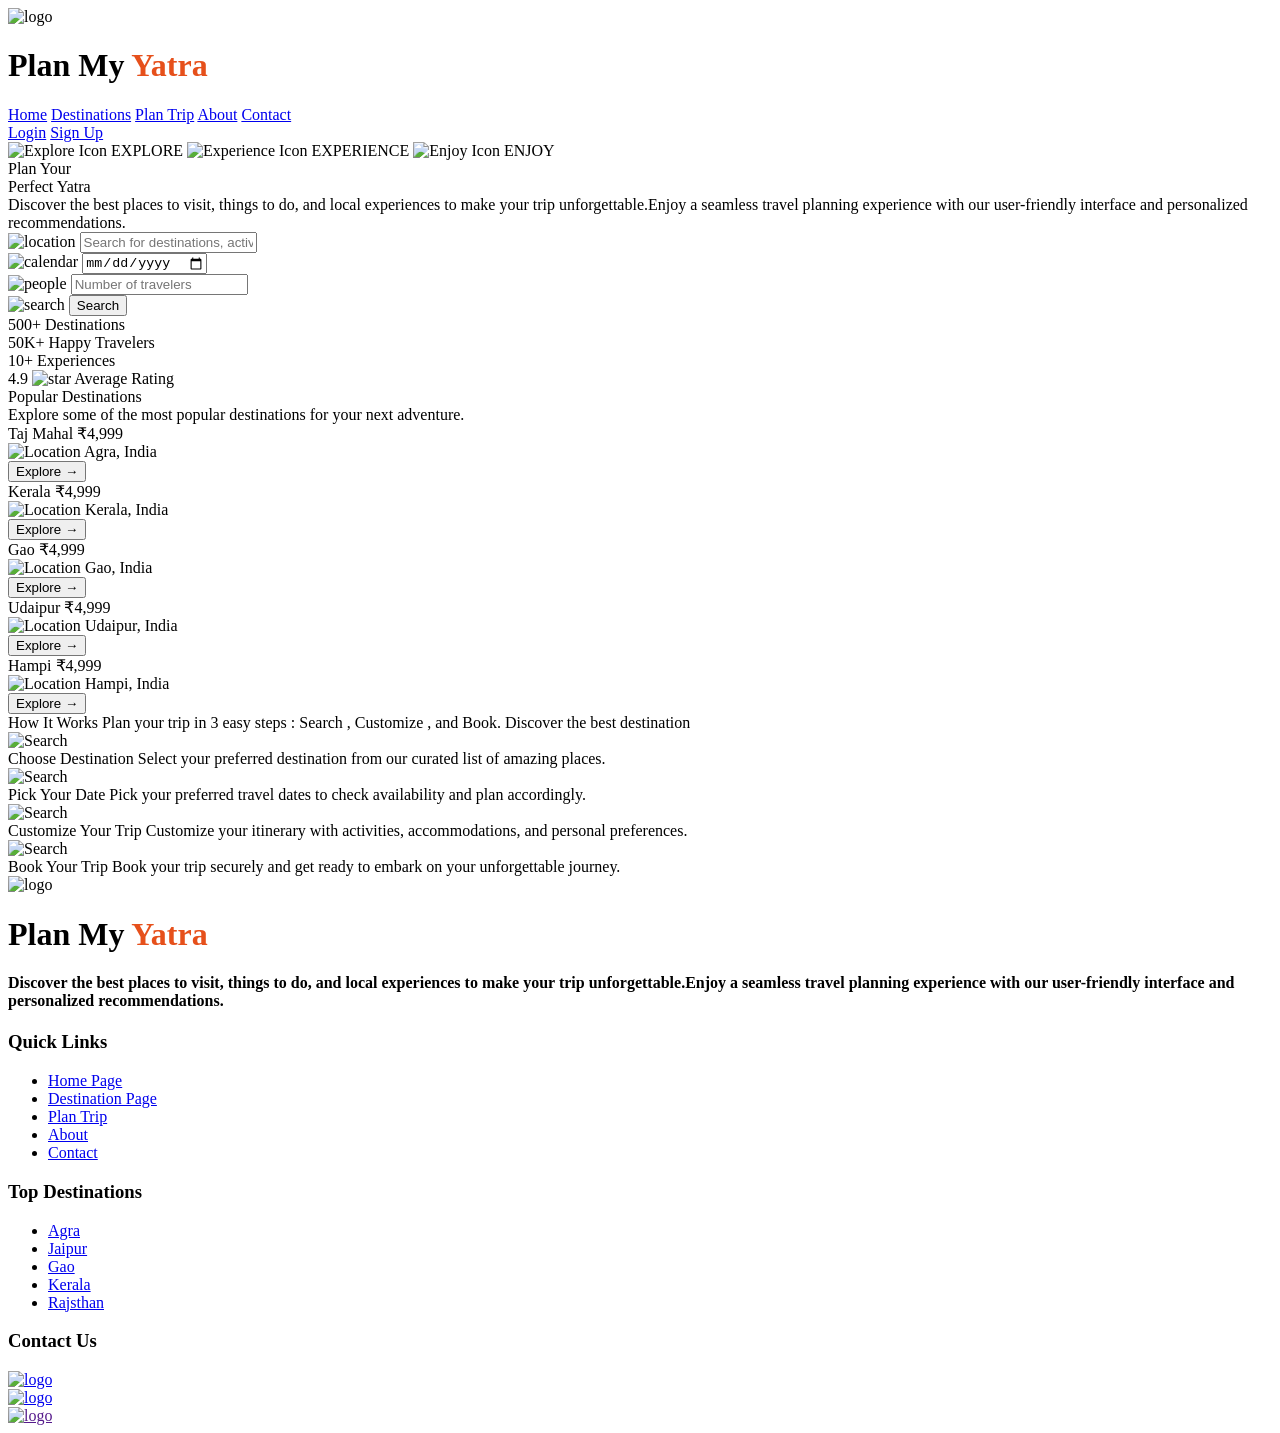
==== index.html @ 55f3f682 "add home page" ====
<!doctype html>
<html>
  <head>
    <title>Home</title>
    <link rel="stylesheet" href="./css/style.css" />
    <link rel="stylesheet" href="./css/home.css" />
    <link rel="stylesheet" href="./css/navbar.css" />
    <link rel="stylesheet" href="./css/footer.css">
  </head>

  <body>
    <div class="main-hero-section">
      <!-- Navbar -->
      <div class="main-container">
        <div class="img-container">
          <img
            src="./../images/plan_my_yatra_logo.svg"
            alt="logo"
            class="main-logo-img"
          />
          <h1 class="website-name">
            Plan My <span style="color: #e6501b">Yatra</span>
          </h1>
        </div>

        <div class="nav-menu">
          <a href="./index.html" class="menu">Home</a>
          <a href="./pages/destination.html" class="menu">Destinations</a>
          <a href="./pages/plan_trip.html" class="menu">Plan Trip</a>
          <a href="./pages/about.html" class="menu">About</a>
          <a href="./pages/contact.html" class="menu">Contact</a>
        </div>

        <div class="nav-menu">
          <a href="./pages/login.html" class="menu">Login</a>
          <a href="./pages/signup.html" class="menu">Sign Up</a>
        </div>
      </div>

      <!-- Main Content -->
      <div class="main-content">
        <div class="highlighted-main-content">
          <span class="highlighted-text"
            ><img src="./images/explore.svg" height="20px" alt="Explore Icon" />
            EXPLORE</span
          >
          <span class="highlighted-text"
            ><img
              src="./images/exprience.svg"
              height="25px"
              alt="Experience Icon"
            />
            EXPERIENCE</span
          >
          <span class="highlighted-text"
            ><img src="./images/enjoy.svg" height="20px" alt="Enjoy Icon" />
            ENJOY</span
          >
        </div>

        <div class="sub-content">
          <span class="heading-1">Plan Your</span>
          <br />
          Perfect Yatra
        </div>

        <div class="main-info">
          Discover the best places to visit, things to do, and local experiences
          to make your trip unforgettable.Enjoy a seamless travel planning
          experience with our user-friendly interface and personalized
          recommendations.
        </div>

        <div class="destination-container">
          <div class="destination-container-items">
            <img src="./images/location.svg" height="20px" alt="location" />
            <input
              class="destination-input"
              type="text"
              placeholder="Search for destinations, activities, or experiences"
            />
          </div>

          <div class="destination-container-items">
            <img src="./images/date.svg" height="20px" alt="calendar" />
            <input class="destination-input" type="date" />
          </div>

          <div class="destination-container-items">
            <img src="./images/people.svg" height="20px" alt="people" />
            <input
              class="destination-input"
              type="number"
              placeholder="Number of travelers"
            />
          </div>

          <div class="destination-container-items">
            <img src="./images/search.svg" height="20px" alt="search" />
            <button class="btn-search">Search</button>
          </div>
        </div>

        <div class="recommendations">
          <div class="recommendations-items">
            <span class="recommendations-count">500+</span>
            <span>Destinations</span>
          </div>

          <div class="recommendations-items">
            <span class="recommendations-count">50K+</span>
            <span>Happy Travelers</span>
          </div>

          <div class="recommendations-items">
            <span class="recommendations-count">10+</span>
            <span>Experiences</span>
          </div>

          <div class="recommendations-items">
            <span class="recommendations-count">
              4.9 <img src="./images/rating.svg" height="20px" alt="star" />
            </span>
            <span>Average Rating</span>
          </div>
        </div>
      </div>

      <!-- Destinations Section -->

      <div class="destinations-section">
        <span class="destinations-section-heading">Popular Destinations</span>
        <br />
        <span
          >Explore some of the most popular destinations for your next
          adventure.</span
        >

        <div class="destinations-section-container">
          <div class="destinations-section-items-1">
            <div class="card-info">
              <div class="card-top-info">
                <span class="card-name">Taj Mahal</span>
                <span class="card-prize">₹4,999</span>
              </div>
              <div class="card-bottom-info">
                <img src="./images/location.svg" alt="Location" height="20px" />
                <span>Agra, India</span>
              </div>
              <button class="btn-book">Explore →</button>
            </div>
          </div>

          <div class="destinations-section-items-2">
            <div class="destinations-section-items-2-sub-1">
              <div class="card-info">
                <div class="card-top-info">
                  <span class="card-name">Kerala</span>
                  <span class="card-prize">₹4,999</span>
                </div>
                <div class="card-bottom-info">
                  <img
                    src="./images/location.svg"
                    alt="Location"
                    height="20px"
                  />
                  <span>Kerala, India</span>
                </div>
                <button class="btn-book">Explore →</button>
              </div>
            </div>

            <div class="destinations-section-items-2-sub-2">
              <div class="card-info">
                <div class="card-top-info">
                  <span class="card-name">Gao</span>
                  <span class="card-prize">₹4,999</span>
                </div>
                <div class="card-bottom-info">
                  <img
                    src="./images/location.svg"
                    alt="Location"
                    height="20px"
                  />
                  <span>Gao, India</span>
                </div>
                <button class="btn-book">Explore →</button>
              </div>
            </div>
          </div>

          <div class="destination-container-items-3">
            <div class="destinations-section-items-3-sub-1">
              <div class="card-info">
                <div class="card-top-info">
                  <span class="card-name">Udaipur</span>
                  <span class="card-prize">₹4,999</span>
                </div>
                <div class="card-bottom-info">
                  <img
                    src="./images/location.svg"
                    alt="Location"
                    height="20px"
                  />
                  <span>Udaipur, India</span>
                </div>
                <button class="btn-book">Explore →</button>
              </div>
            </div>
            <div class="destinations-section-items-3-sub-2">
              <div class="card-info">
                <div class="card-top-info">
                  <span class="card-name">Hampi</span>
                  <span class="card-prize">₹4,999</span>
                </div>
                <div class="card-bottom-info">
                  <img
                    src="./images/location.svg"
                    alt="Location"
                    height="20px"
                  />
                  <span>Hampi, India</span>
                </div>
                <button class="btn-book">Explore →</button>
              </div>
            </div>
          </div>
        </div>
      </div>

      <!-- how its work section -->
      <div class="work-section-container">
        <span class="work-section-heading">How It Works</span>
        <span class="work-section-description"
          >Plan your trip in 3 easy steps : Search , Customize , and Book.
          Discover the best destination</span
        >

        <div class="work-section-card-container">
          <div class="work-section-card-container-item">
            <div class="work-section-card">
              <img
                src="./images/search.svg"
                alt="Search"
                height="40px"
                class="work-section-img"
              />
            </div>
            <span class="work-card-heading">Choose Destination</span>
            <span
              >Select your preferred destination from our curated list of
              amazing places.</span
            >
          </div>

          <div class="work-section-card-container-item">
            <div class="work-section-card">
              <img
                src="./images/date.svg"
                alt="Search"
                height="40px"
                class="work-section-img"
              />
            </div>
            <span class="work-card-heading">Pick Your Date</span>
            <span
              >Pick your preferred travel dates to check availability and plan
              accordingly.</span
            >
          </div>

          <div class="work-section-card-container-item">
            <div class="work-section-card">
              <img
                src="./images/people.svg"
                alt="Search"
                height="40px"
                class="work-section-img"
              />
            </div>
            <span class="work-card-heading">Customize Your Trip</span>
            <span
              >Customize your itinerary with activities, accommodations, and
              personal preferences.</span
            >
          </div>

          <div class="work-section-card-container-item">
            <div class="work-section-card">
              <img
                src="./images/book-trip.svg"
                alt="Search"
                height="40px"
                class="work-section-img"
              />
            </div>
            <span class="work-card-heading">Book Your Trip</span>
            <span
              >Book your trip securely and get ready to embark on your
              unforgettable journey.</span>
          </div>
        </div>
      </div>

      <!-- footer -->

      <!-- main logo n heading -->
       <div class="footer-main-container">
          <div class="footer-menu-container">

        <div class="footer-child-item-1">
              <div class="img-container">
               <img
               src="./images/plan_my_yatra_logo.svg"
                alt="logo"
               class="main-logo-img" />
          <h1 class="website-name">
            Plan My <span style="color: #e6501b">Yatra</span> </h1>
        </div>
        <h4>Discover the best places to visit, things to do, and local experiences
          to make your trip unforgettable.Enjoy a seamless travel planning
          experience with our user-friendly interface and personalized
          recommendations.</h4>
          </div>

          <!-- quick links -->
          <div class="footer-child-item">
            <h3>Quick Links</h3>
            <ul>
              <li><a class="footer-links" href="./index.html">Home Page</a></li>
              <li><a class="footer-links" href="./pages/destination.html">Destination Page</a></li>
              <li><a class="footer-links" href="./pages/plan_trip.html">Plan Trip</a></li>
              <li><a class="footer-links" href="./pages/about.html">About</a></li>
              <li><a class="footer-links" href="./pages/contact.html">Contact</a></li>

            </ul>
          </div>

          <div class="footer-child-item">
            <h3>Top Destinations</h3>
              <ul>
              <li><a class="footer-links" href="#">Agra</a></li>
              <li><a class="footer-links" href="#">Jaipur</a></li>
              <li><a class="footer-links" href="#">Gao</a></li>
              <li><a class="footer-links" href="#">Kerala</a></li>
              <li><a class="footer-links" href="#">Rajsthan</a></li>
              </ul>
          </div>

          <div class="footer-child-item">
            <h3>Contact Us</h3>
           <div class="email-box">
            <a class="footer-links" href="mailto:pratikshashinde2622@gmail.com">
           <img src="./images/gmail-logo.png" alt="logo" width="35px">
    </a>
</div>
           <div class="email-box">
            <a class="footer-links" href="tel:+919595527262">
           <img src="./images/call-logo.png" alt="logo" width="35px">
    </a>
</div>
                    <div class="email-box">
            <a class="footer-links" href="">
           <img src="./images/location.svg" alt="logo" width="35px">
    </a>
</div>
           

          </div>

       </div>
  
  </body>
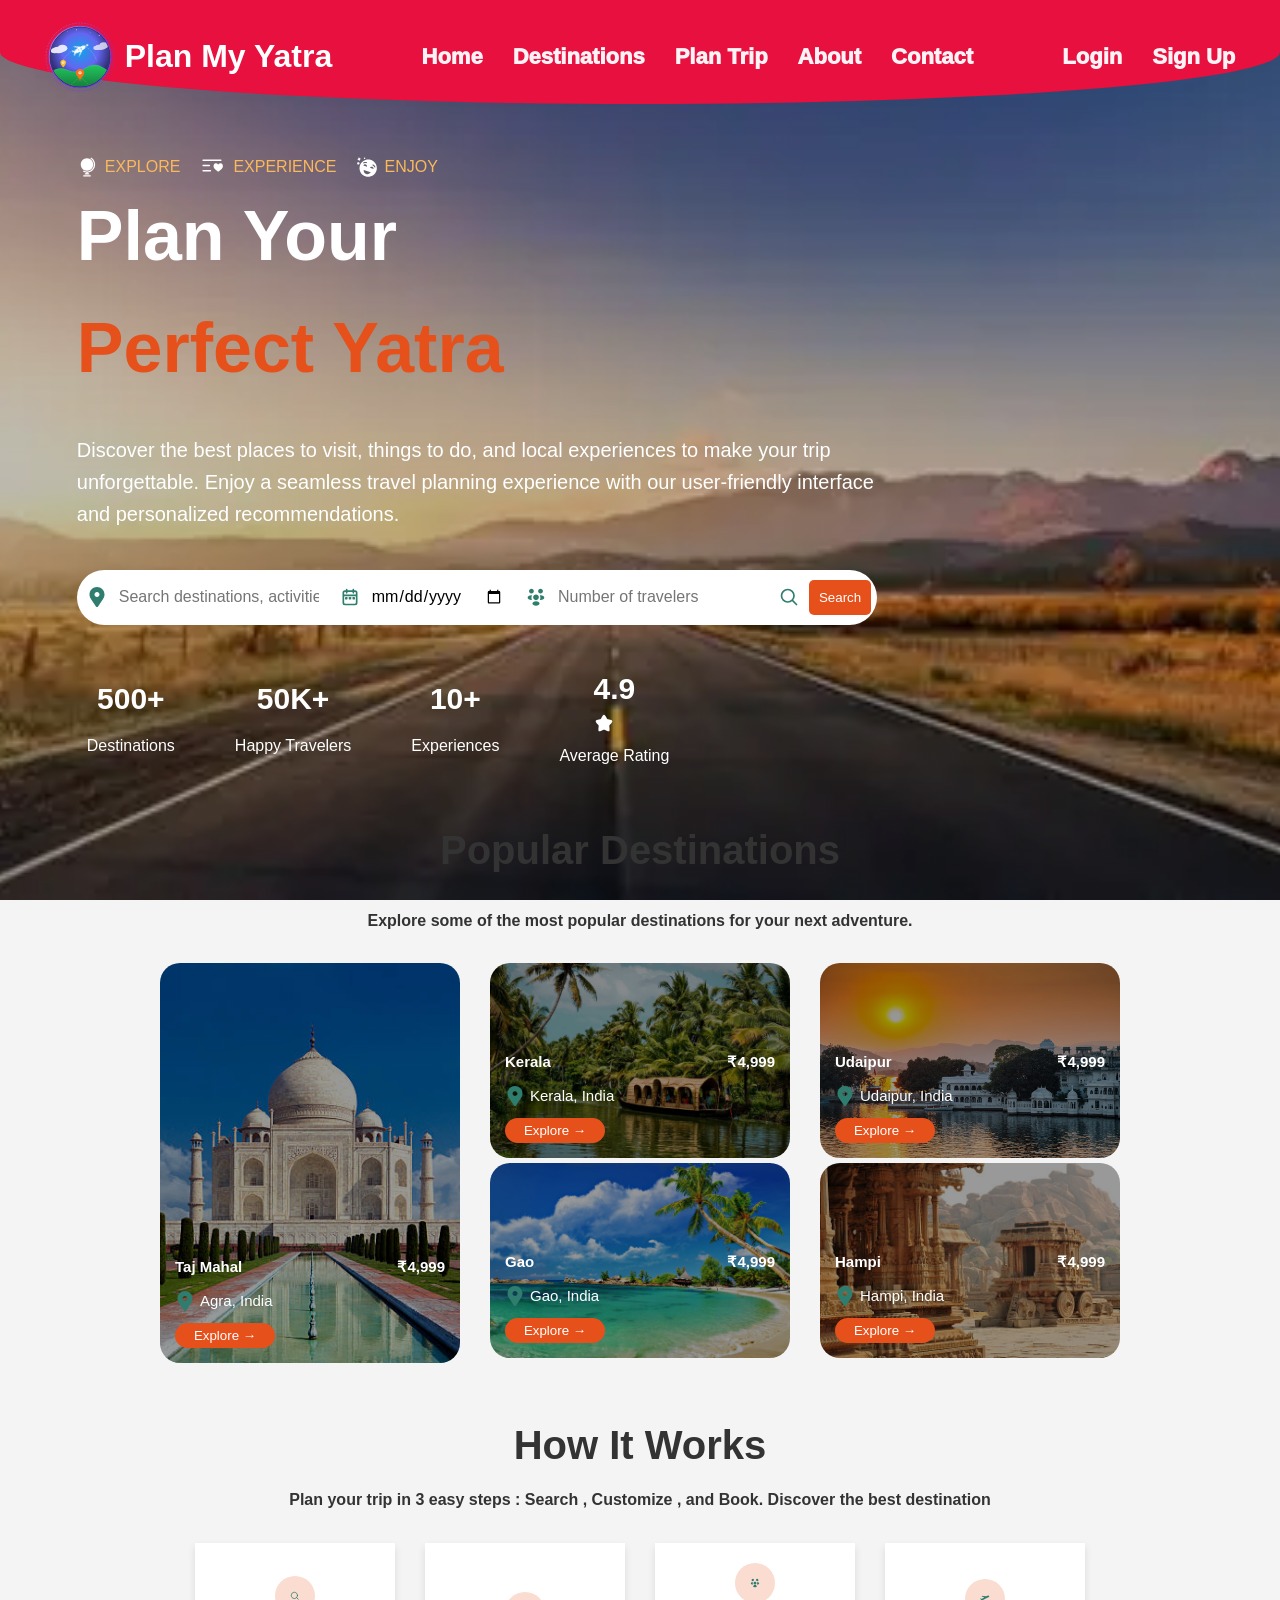
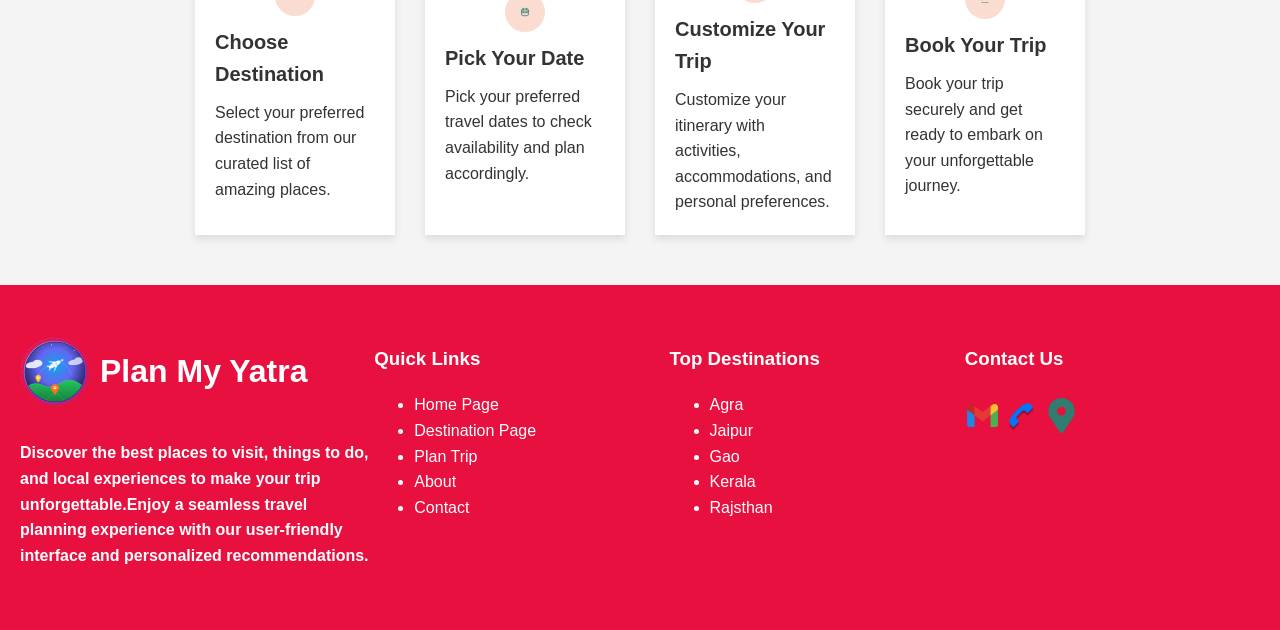
==== commit 76f1ce32: "add css" ====
--- a/index.html
+++ b/index.html
@@ -14,12 +14,12 @@
       <div class="main-container">
         <div class="img-container">
           <img
-            src="./../images/plan_my_yatra_logo.svg"
+            src="./images/plan_my_yatra_logo.svg"
             alt="logo"
             class="main-logo-img"
           />
           <h1 class="website-name">
-            Plan My <span style="color: #e6501b">Yatra</span>
+            Plan My <span style="color: #2f7d6e">Yatra</span>
           </h1>
         </div>
 
@@ -39,89 +39,95 @@
 
       <!-- Main Content -->
       <div class="main-content">
-        <div class="highlighted-main-content">
-          <span class="highlighted-text"
-            ><img src="./images/explore.svg" height="20px" alt="Explore Icon" />
-            EXPLORE</span
-          >
-          <span class="highlighted-text"
-            ><img
-              src="./images/exprience.svg"
-              height="25px"
-              alt="Experience Icon"
-            />
-            EXPERIENCE</span
-          >
-          <span class="highlighted-text"
-            ><img src="./images/enjoy.svg" height="20px" alt="Enjoy Icon" />
-            ENJOY</span
-          >
-        </div>
-
-        <div class="sub-content">
-          <span class="heading-1">Plan Your</span>
-          <br />
-          Perfect Yatra
-        </div>
-
-        <div class="main-info">
-          Discover the best places to visit, things to do, and local experiences
-          to make your trip unforgettable.Enjoy a seamless travel planning
-          experience with our user-friendly interface and personalized
-          recommendations.
-        </div>
-
-        <div class="destination-container">
-          <div class="destination-container-items">
-            <img src="./images/location.svg" height="20px" alt="location" />
-            <input
-              class="destination-input"
-              type="text"
-              placeholder="Search for destinations, activities, or experiences"
-            />
-          </div>
-
-          <div class="destination-container-items">
-            <img src="./images/date.svg" height="20px" alt="calendar" />
-            <input class="destination-input" type="date" />
-          </div>
-
-          <div class="destination-container-items">
-            <img src="./images/people.svg" height="20px" alt="people" />
-            <input
-              class="destination-input"
-              type="number"
-              placeholder="Number of travelers"
-            />
-          </div>
-
-          <div class="destination-container-items">
-            <img src="./images/search.svg" height="20px" alt="search" />
-            <button class="btn-search">Search</button>
-          </div>
-        </div>
-
-        <div class="recommendations">
-          <div class="recommendations-items">
-            <span class="recommendations-count">500+</span>
-            <span>Destinations</span>
-          </div>
-
-          <div class="recommendations-items">
-            <span class="recommendations-count">50K+</span>
-            <span>Happy Travelers</span>
-          </div>
-
-          <div class="recommendations-items">
-            <span class="recommendations-count">10+</span>
-            <span>Experiences</span>
-          </div>
-
-          <div class="recommendations-items">
-            <span class="recommendations-count">
-              4.9 <img src="./images/rating.svg" height="20px" alt="star" />
-            </span>
-            <span>Average Rating</span>
+        <div class="hero-text">
+          <div class="highlighted-main-content">
+            <span class="highlighted-text"
+              ><img src="./images/explore.svg" height="20px" alt="Explore Icon" />
+              EXPLORE</span
+            >
+            <span class="highlighted-text"
+              ><img
+                src="./images/exprience.svg"
+                height="25px"
+                alt="Experience Icon"
+              />
+              EXPERIENCE</span
+            >
+            <span class="highlighted-text"
+              ><img src="./images/enjoy.svg" height="20px" alt="Enjoy Icon" />
+              ENJOY</span
+            >
+          </div>
+
+          <div class="sub-content">
+            <span class="heading-1">Plan Your</span>
+            <br />
+            Perfect Yatra
+          </div>
+
+          <div class="main-info">
+            Discover the best places to visit, things to do, and local experiences
+            to make your trip unforgettable. Enjoy a seamless travel planning
+            experience with our user-friendly interface and personalized
+            recommendations.
+          </div>
+        </div>
+
+        <div class="hero-right">
+          <div class="hero-card">
+            <div class="destination-container">
+              <div class="destination-container-items">
+                <img src="./images/location.svg" height="20px" alt="location" />
+                <input
+                  class="destination-input"
+                  type="text"
+                  placeholder="Search destinations, activities, experiences"
+                />
+              </div>
+
+              <div class="destination-container-items">
+                <img src="./images/date.svg" height="20px" alt="calendar" />
+                <input class="destination-input" type="date" />
+              </div>
+
+              <div class="destination-container-items">
+                <img src="./images/people.svg" height="20px" alt="people" />
+                <input
+                  class="destination-input"
+                  type="number"
+                  placeholder="Number of travelers"
+                />
+              </div>
+
+              <div class="destination-container-items">
+                <img src="./images/search.svg" height="20px" alt="search" />
+                <button class="btn-search">Search</button>
+              </div>
+            </div>
+
+            <div class="recommendations">
+              <div class="recommendations-items">
+                <span class="recommendations-count">500+</span>
+                <span>Destinations</span>
+              </div>
+
+              <div class="recommendations-items">
+                <span class="recommendations-count">50K+</span>
+                <span>Happy Travelers</span>
+              </div>
+
+              <div class="recommendations-items">
+                <span class="recommendations-count">10+</span>
+                <span>Experiences</span>
+              </div>
+
+              <div class="recommendations-items">
+                <span class="recommendations-count">
+                  4.9 <img src="./images/rating.svg" height="20px" alt="star" />
+                </span>
+                <span>Average Rating</span>
+              </div>
+            </div>
           </div>
         </div>
       </div>
@@ -315,7 +321,7 @@
                 alt="logo"
                class="main-logo-img" />
           <h1 class="website-name">
-            Plan My <span style="color: #e6501b">Yatra</span> </h1>
+            Plan My <span style="color: #2f7d6e">Yatra</span> </h1>
         </div>
         <h4>Discover the best places to visit, things to do, and local experiences
           to make your trip unforgettable.Enjoy a seamless travel planning
@@ -360,8 +366,8 @@
     </a>
 </div>
                     <div class="email-box">
-            <a class="footer-links" href="">
-           <img src="./images/location.svg" alt="logo" width="35px">
+            <a class="footer-links" href="https://www.google.com/maps/search/?api=1&query=Ahilyanagar+Maharashtra" target="_blank" rel="noopener noreferrer">
+           <img src="./images/location.svg" alt="Location" width="35px">
     </a>
 </div>
            
@@ -369,5 +375,6 @@
           </div>
 
        </div>
-  
-  </body>+   </div>
+  </body>
+</html>
--- a/css/style.css
+++ b/css/style.css
@@ -0,0 +1,38 @@
+body {
+    --bg: #f4f4f4;
+    --text: #333;
+    --brand: #e7103e;
+    --brand-dark: #bed60b;
+    --surface: #ffffff;
+    --surface-soft: #f7f8fb;
+    --border: #ddd;
+    --muted: #667085;
+}
+* {
+    box-sizing: border-box;
+}
+
+body {
+    margin: 0;
+    font-family: 'Trebuchet MS', Arial, sans-serif;
+    line-height: 1.6;
+    background: var(--bg);
+    color: var(--text);
+}
+
+a {
+    color: inherit;
+    text-decoration: none;
+}
+
+img {
+    max-width: 100%;
+    display: block;
+}
+
+button,
+input,
+select,
+textarea {
+    font-family: inherit;
+}
--- a/css/home.css
+++ b/css/home.css
@@ -0,0 +1,303 @@
+.main-hero-section {
+    background-image: linear-gradient(rgba(0, 0, 0, 0.2), rgba(0, 0, 0, 0.3)), url(./../images/home-bg-img.webp);
+    background-size: cover;
+    background-position: center;
+    height: 100vh;
+}
+
+.main-content {
+    margin-left: 6%;
+    margin-top: 50px;
+    margin-bottom: auto;
+}
+
+.highlighted-main-content {
+    color: #FAB95B;
+    display: flex;
+    flex-direction: row;
+   margin-top: 5px;
+}
+
+.highlighted-text {
+    padding-right: 20px;
+    display: flex;
+    flex-direction: row;
+    align-items: center;
+    gap: 8px;
+}
+
+
+.sub-content {
+    font-size: 70px;
+    color: #E6501B;
+    font-family: 'Trebuchet MS', 'Lucida Sans Unicode', 'Lucida Grande', 'Lucida Sans', Arial, sans-serif;
+    font-weight: 900;
+    margin-bottom: 30px;
+}
+
+.heading-1 {
+    color: white;
+}
+
+.main-info {
+    color: white;
+    font-size: 20px;
+    width: 800px;
+    font-family: 'Trebuchet MS', 'Lucida Sans Unicode', 'Lucida Grande', 'Lucida Sans', Arial, sans-serif;
+}
+
+.destination-container {
+    display: flex;
+    flex-direction: row;
+    justify-content: space-evenly;
+    gap: 30px;
+    margin-top: 40px;
+    width: 800px;
+    background-color: white;
+    padding: 10px;
+    border-radius: 30px;
+}
+
+.destination-container-items {
+    display: flex;
+    flex-direction: row;
+    align-items: center;
+    gap: 10px;
+}
+
+.destination-input {
+    border: none;
+    outline: none;
+    font-size: 16px;
+}
+
+.btn-search {
+    background-color: #E6501B;
+    color: white;
+    border: none;
+    padding: 10px 10px;
+    border-radius: 5px;
+    cursor: pointer;
+}
+
+.recommendations {
+    margin-top: 30px;
+    color: white;
+    display: flex;
+    flex-direction: row;
+    align-items: center;
+    gap: 50px;
+}
+
+.recommendations-items {
+    display: flex;
+    flex-direction: column;
+    align-items: center;
+    gap: 10px;
+    margin-top: 10px;
+    margin-left: 10px;
+}
+
+.recommendations-count {
+    font-size: 30px;
+    font-weight: 700;
+    font-family: 'Trebuchet MS', 'Lucida Sans Unicode', 'Lucida Grande', 'Lucida Sans', Arial, sans-serif;
+}
+
+.destinations-section {
+    display: flex;
+    flex-direction: column;
+    align-items: center;
+    margin-top: 50px;
+    font-weight: 700;
+    font-family: 'Trebuchet MS', 'Lucida Sans Unicode', 'Lucida Grande', 'Lucida Sans', Arial, sans-serif;
+}
+
+.destinations-section-heading {
+    font-size: 40px;
+}
+
+.destinations-section-container {
+    display: flex;
+    flex-direction: row;
+    gap: 30px;
+    margin-top: 30px;
+}
+
+.destinations-section-items-1 {
+    background-image: linear-gradient(rgba(0, 0, 0, 0.4), rgba(0, 0, 0, 0.4)), url(./../images/tajmahal-bg-img.jpg);
+    background-size: cover;
+    background-position: center;
+    width: 300px;
+    height: 400px;
+    border-radius: 20px;
+    display: flex;
+    flex-direction: column;
+    justify-content: flex-end;
+}
+
+.card-info {
+    /* width: 100%; */
+    padding: 15px;
+    display: flex;
+    flex-direction: column;
+    gap: 10px;
+}
+
+.card-top-info {
+    display: flex;
+    flex-direction: row;
+    gap: 10px;
+    justify-content: space-between;
+}
+
+.card-name {
+    color: white;
+    font-size: 15px;
+    font-weight: 700;
+}
+
+.card-prize {
+    color: white;
+    font-size: 15px;
+    font-weight: 700;
+    /* padding-right: 30px; */
+}
+
+.card-bottom-info {
+    color: white;
+    font-size: 15px;
+    display: flex;
+    align-items: center;
+    gap: 5px;
+    font-weight: 400;
+}
+
+.btn-book {
+    background-color: #E6501B;
+    color: white;
+    border: none;
+    cursor: pointer;
+    padding: 5px 15px;
+    width: 100px;
+    border-radius: 20px;
+}
+
+.destinations-section-items-2 {
+    display: flex;
+    flex-direction: column;
+    gap: 5px;
+
+}
+
+.destinations-section-items-2-sub-1 {
+    background-image: linear-gradient(rgba(0, 0, 0, 0.4), rgba(0, 0, 0, 0.4)), url(./../images/kerala.avif);
+    background-size: cover;
+    background-position: center;
+    width: 300px;
+    height: 195px;
+    border-radius: 20px;
+    display: flex;
+    flex-direction: column;
+    justify-content: flex-end;
+}
+
+.destinations-section-items-2-sub-2 {
+    background-image: linear-gradient(rgba(0, 0, 0, 0.4), rgba(0, 0, 0, 0.4)), url(./../images/goa.jpg);
+    background-size: cover;
+    background-position: center;
+    width: 300px;
+    height: 195px;
+    border-radius: 20px;
+    display: flex;
+    flex-direction: column;
+    justify-content: flex-end;
+}
+
+.destination-container-items-3 {
+    display: flex;
+    flex-direction: column;
+    gap: 5px;
+}
+
+.destinations-section-items-3-sub-1 {
+    background-image: linear-gradient(rgba(0, 0, 0, 0.4), rgba(0, 0, 0, 0.4)), url(./../images/udaipur.jpg);
+    background-size: cover;
+    background-position: center;
+    width: 300px;
+    height: 195px;
+    border-radius: 20px;
+    display: flex;
+    flex-direction: column;
+    justify-content: flex-end;
+}
+
+.destinations-section-items-3-sub-2 {
+    background-image: linear-gradient(rgba(0, 0, 0, 0.4), rgba(0, 0, 0, 0.4)), url(./../images/hampi.jpg);
+    background-size: cover;
+    background-position: center;
+    width: 300px;
+    height: 195px;
+    border-radius: 20px;
+    display: flex;
+    flex-direction: column;
+    justify-content: flex-end;
+}
+
+.work-section-container{
+    display: flex;
+    flex-direction: column;
+    align-items: center;
+    margin-top: 50px;
+    
+    font-family: 'Trebuchet MS', 'Lucida Sans Unicode', 'Lucida Grande', 'Lucida Sans', Arial, sans-serif;
+}
+.work-section-heading{
+    font-size: 40px;
+    font-weight: 700;
+}
+.work-section-description{
+    margin-top: 10px;
+    font-weight: 700;
+}
+
+.work-section-card-container{
+    display: flex;
+    flex-direction: row;
+    justify-content: space-evenly;
+    gap: 30px;
+    margin-top: 30px;
+    margin-left: 100px;
+    margin-right: 100px;
+}
+.work-card-heading{
+    font-size: 20px;
+    font-weight: 700;
+}
+.work-section-card-container-item{
+    display: flex;
+    flex-direction: column;
+    justify-content: center;
+    gap: 10px;
+    background-color: white;
+    padding: 20px;
+    /* height: 200px; */
+    width: 200px;
+    box-shadow: 0px 4px 8px rgba(0, 0, 0, 0.1) ;
+}
+.work-section-card-container-item:hover{
+    border: 1px solid #E6501B;
+    transition: border 0.6s ease;
+}
+
+.work-section-card{
+    width: 100%;
+    display: flex;
+    flex-direction: row;
+    justify-content: center;
+}
+.work-section-img{
+    background-color: #fadcd1;
+    padding: 15px;
+    border-radius: 50%;
+}
--- a/css/navbar.css
+++ b/css/navbar.css
@@ -0,0 +1,51 @@
+.main-container{
+    display: flex;
+    flex-direction: row;
+    justify-content: space-around;
+    align-items: center;
+    padding-top: 10px;
+    background-color: var(--brand);
+    border-radius: 0% 0% 50% 50%    ;
+    
+}
+
+.website-name{
+    font-weight: 700;
+    font-family: 'Trebuchet MS', 'Lucida Sans Unicode', 'Lucida Grande', 'Lucida Sans', Arial, sans-serif;
+    padding-left: 10px;
+    color: white;
+}
+
+.website-name span {
+    color: var(--brand-soft) !important;
+}
+
+.main-logo-img{
+    width: 70px;
+    height: 70px;
+}
+
+.img-container{
+    display: flex;
+    flex-direction: row;
+    align-items: center;
+}
+
+.nav-menu{
+    display: flex;
+    flex-direction: row;
+    gap: 30px;
+}
+
+.menu{
+    text-decoration: none;
+    color: white;
+    font-weight: 1000;
+    font-size: 22px;
+    opacity: 0.95;
+    font-family: 'Trebuchet MS', 'Lucida Sans Unicode', 'Lucida Grande', 'Lucida Sans', Arial, sans-serif;
+}
+
+.menu:hover {
+    opacity: 1;
+}
--- a/css/footer.css
+++ b/css/footer.css
@@ -0,0 +1,50 @@
+.footer-main-container{
+    width: 100%;
+    min-height: 300px;
+    background-color: var(--brand);
+    color: #fff;
+    margin-top: 50px;
+    padding: 40px 20px;
+}
+
+
+.footer-links{
+    text-decoration: none;
+    color: #fff;
+}
+
+.footer-links:hover {
+    color: var(--surface-soft);
+}
+
+.footer-menu-container{
+    display: flex;
+    flex-direction: row;
+    justify-content: space-around;
+}
+
+.footer-child-item{
+    width: 25%;
+}
+.footer-child-item-1{
+    width: 30%;
+}
+
+.email-box {
+    display: inline-flex;
+    align-items: center;
+    justify-content: center;
+    gap: 10px;
+    padding: 6px 0;
+}
+
+.footer-links img {
+    display: block;
+    width: 35px;
+    height: auto;
+}
+
+.footer-links {
+    display: inline-flex;
+    align-items: center;
+}
